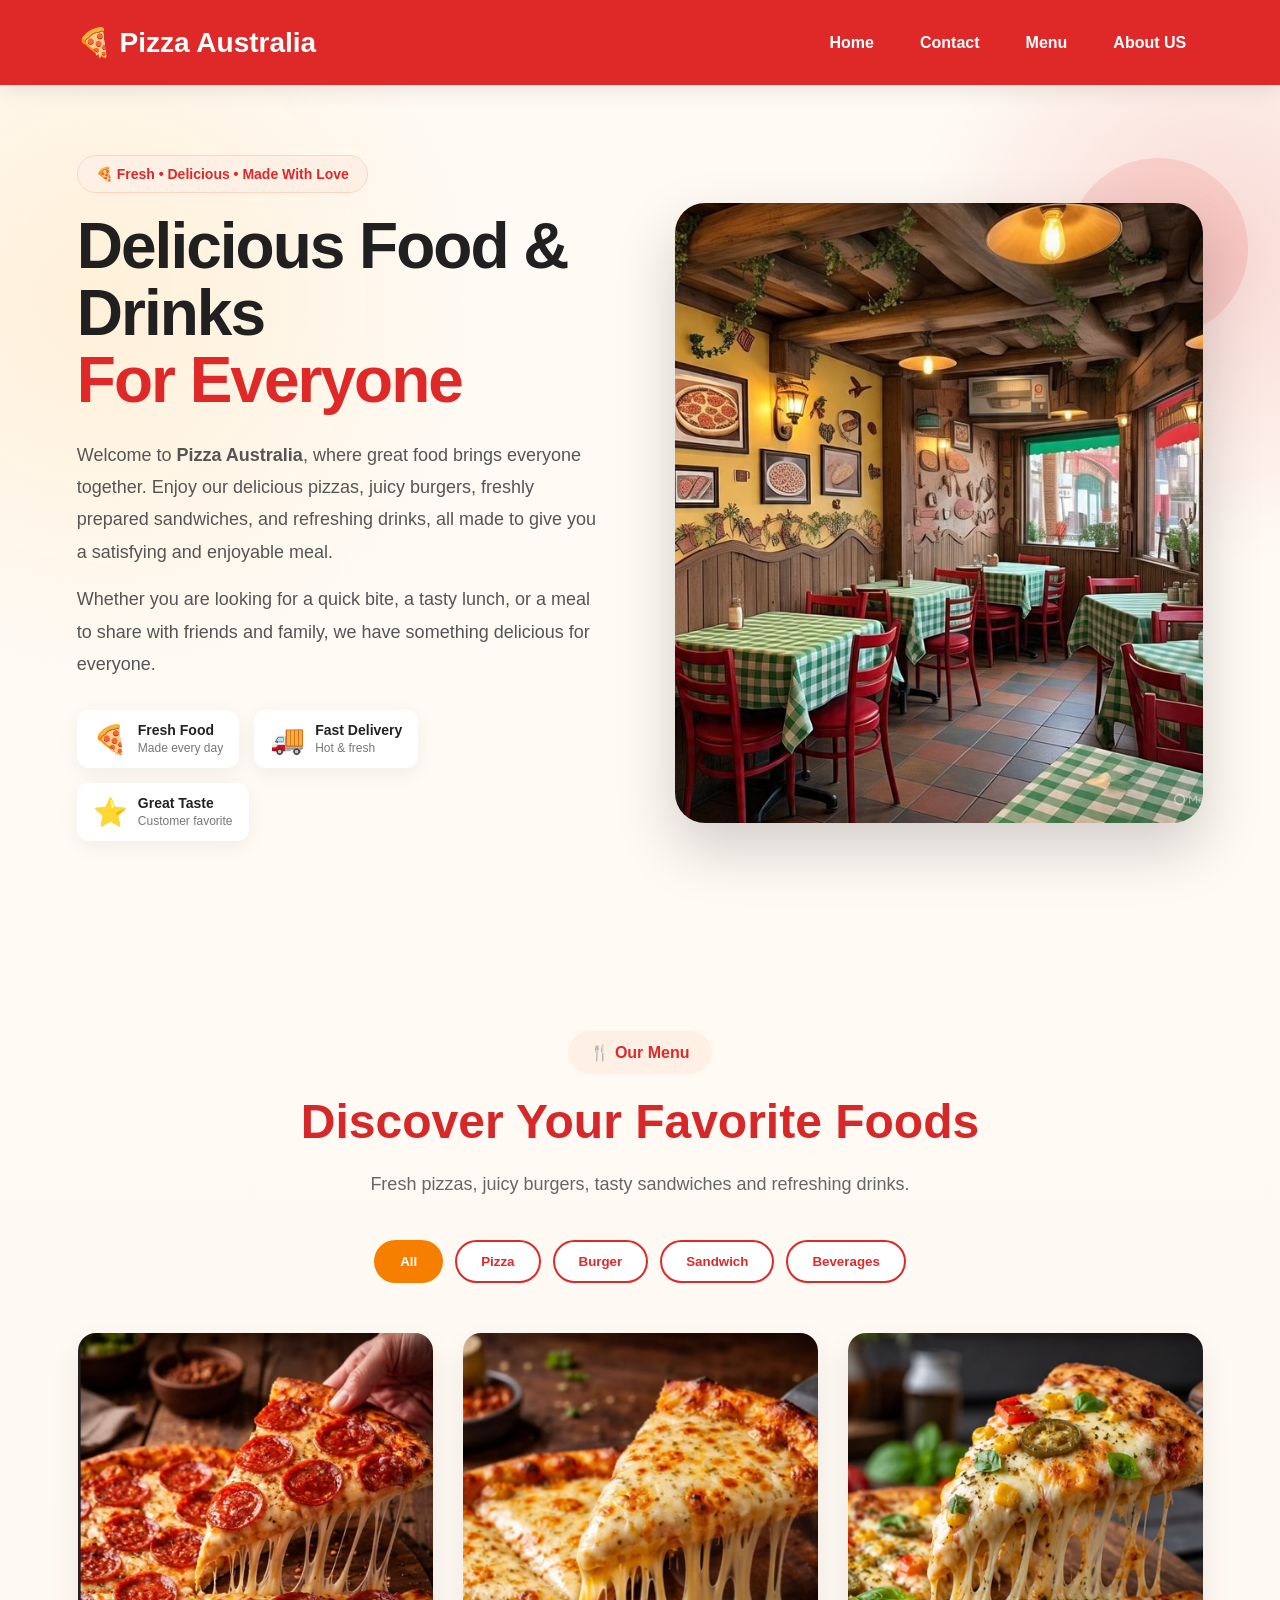
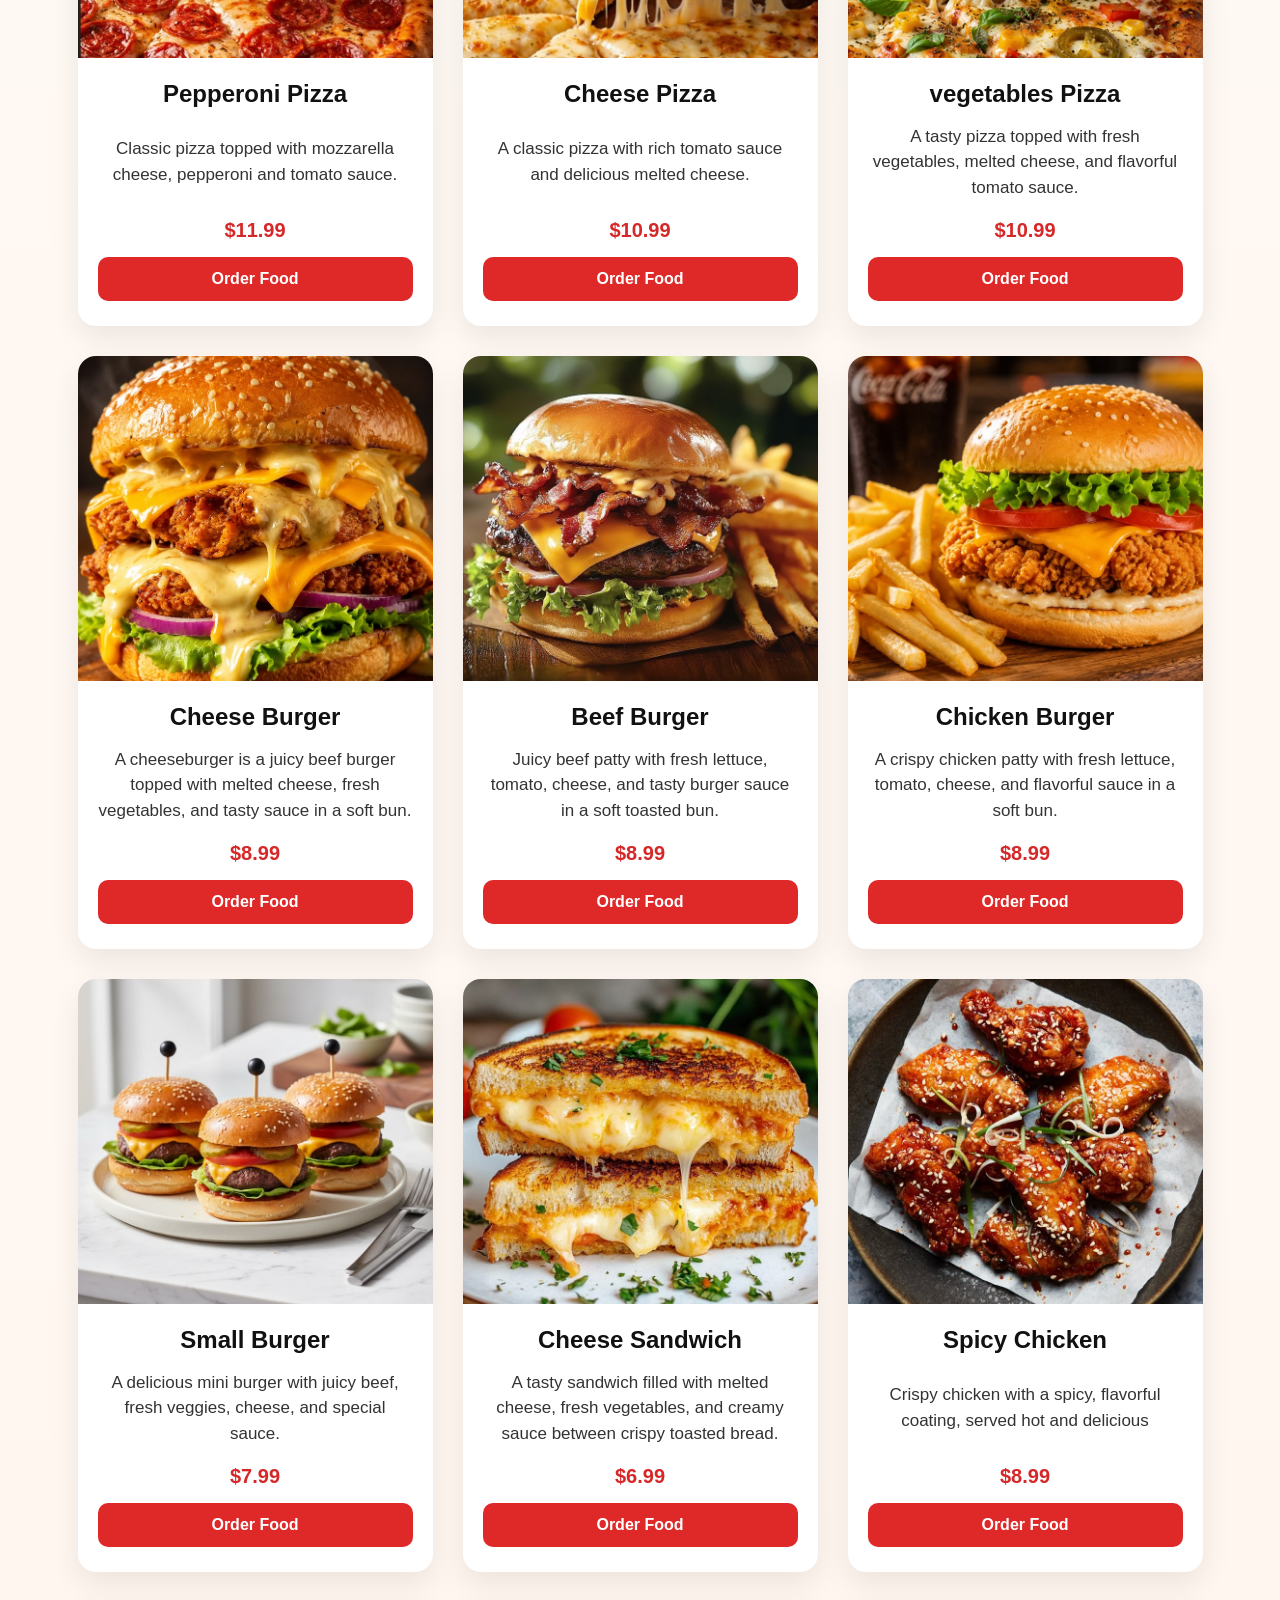
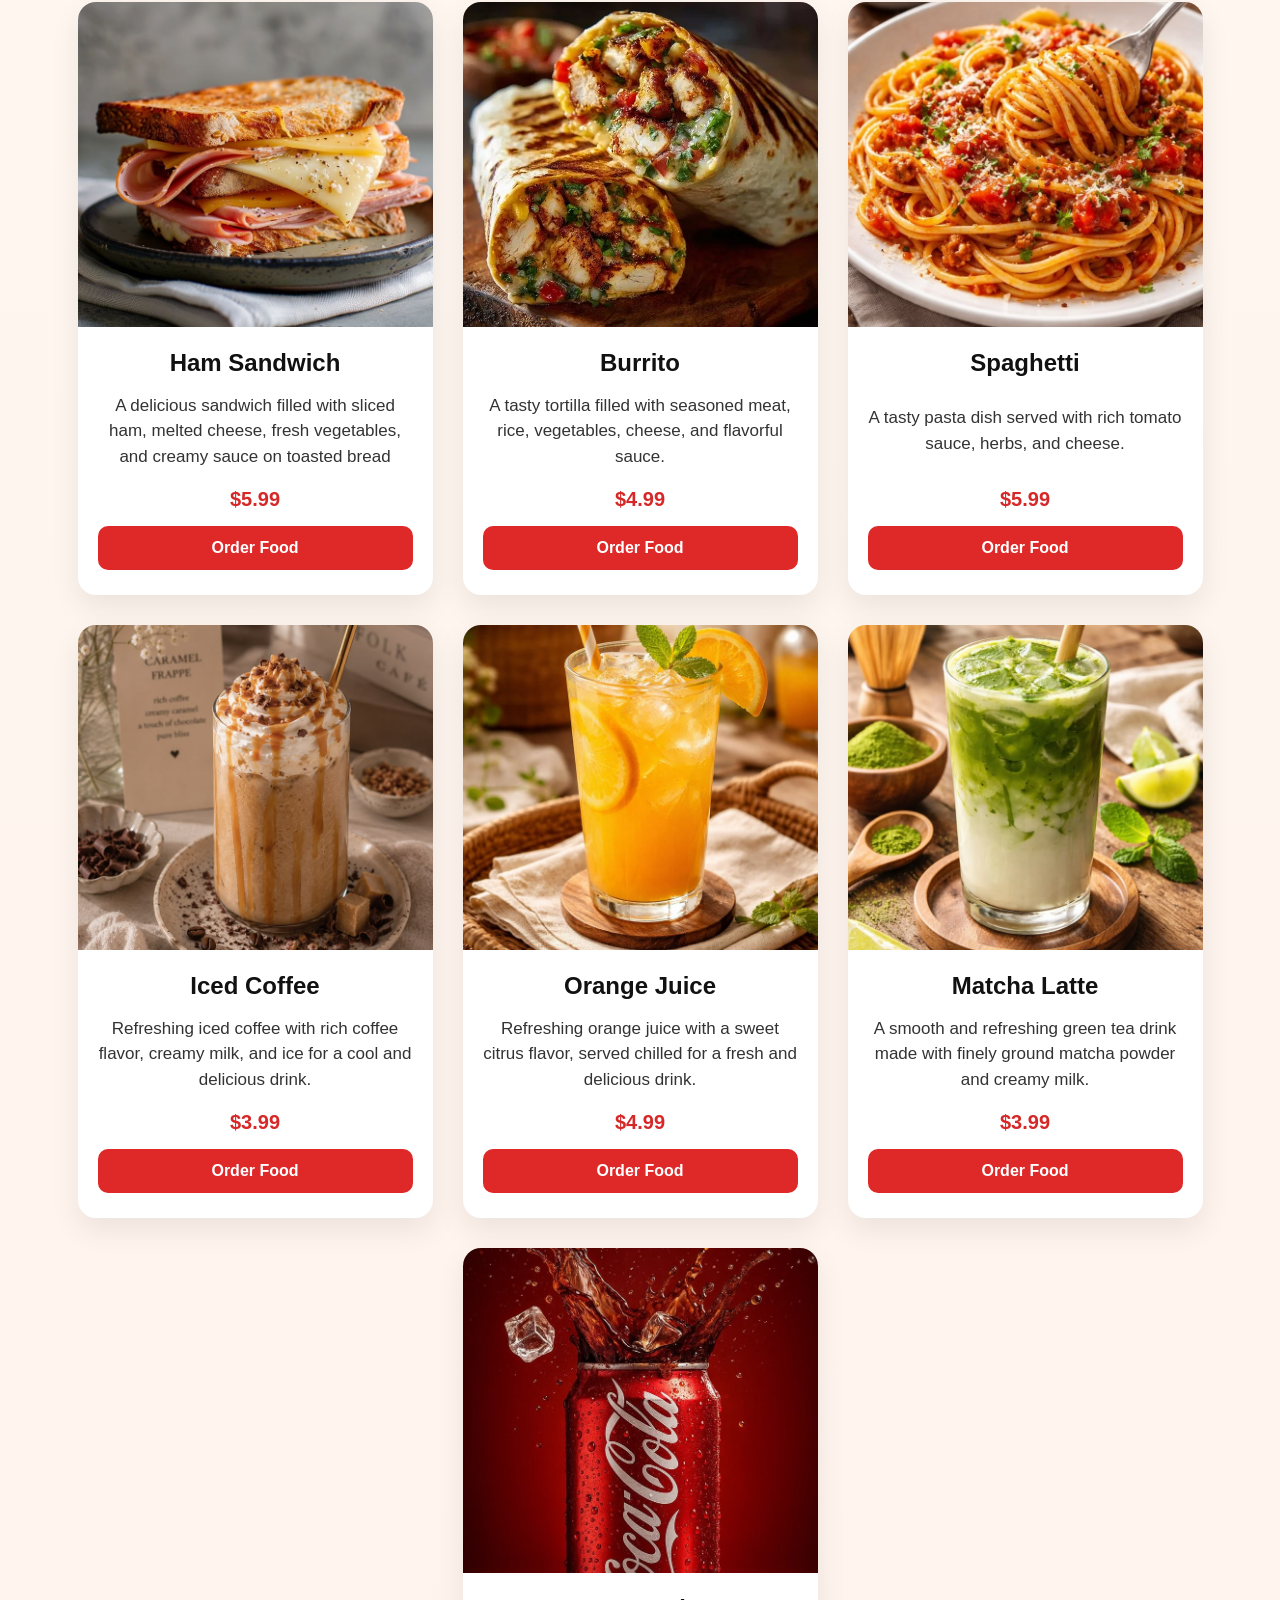
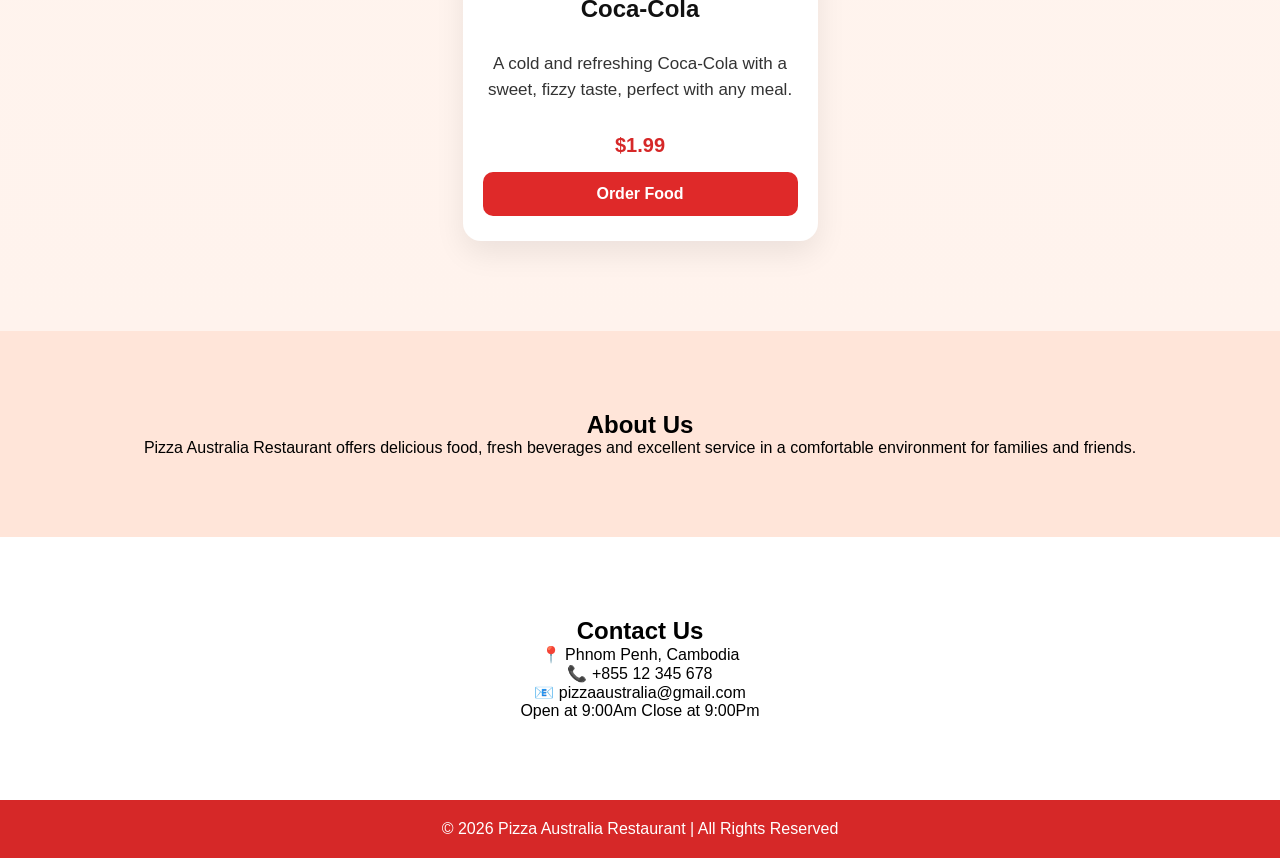
==== index.html @ 538b0514 "Add files via upload" ====
<!DOCTYPE html>
<html lang="en">
<head>
  <meta charset="UTF-8">
  <meta name="viewport" content="width=device-width, initial-scale=1.0">
  <title>Pizza Australia Restaurant</title>
  <style>
    *{
  margin:0;
  padding:0;
  box-sizing:border-box;
  scroll-behavior:smooth;
}

body{
  font-family:Arial,sans-serif;
  background:white;
}

@keyframes fadeUp{
  from{
    opacity:0;
    transform:translateY(40px);
  }

  to{
    opacity:1;
    transform:translateY(0);
  }
}

@keyframes pulse{
  0%{
    transform:scale(1);
  }

  50%{
    transform:scale(1.05);
  }

  100%{
    transform:scale(1);
  }
}
.navbar{
  display:flex;
  justify-content:space-between;
  align-items:center;
  padding:0px 6%;
  background:#df2929;
  position:sticky;
  top:0;
  z-index:1000;
  width: 100%;
  min-height: 85px;
  box-shadow: 0 4px 20px rgba(0, 0, 0,0.10);
}

.logo{
  color:white;
  font-size:28px;
  font-weight:800;
  display: flex;
  align-items: center;
  gap: 10px;
  text-decoration: none;
}
.logo span{
  font-size: 32px;
  transition: transform 0.3s ease;
}
.logo:hover span{
  transform: rotate(-12deg) scale(1.1);
}

.nav-links{
  display:flex;
  align-items: center;
  margin: 0;
  padding: 0;
  gap:12px;
  list-style:none;
}
.nav-links li{
  position: relative;
}

.nav-links a{
  color:white;
  text-decoration:none;
  font-weight:600;
  transition:all 0.3s ease;
  position: relative;
  display: inline-flex;
  align-items: center;
  justify-content: center;
  padding: 12px 17px;
  font-size: 16px;
  border-radius: 10px;
}

.nav-links a:hover{
  background: rgba(255,255,255,0.12);
}
.nav-links a:not(.order-btn)::after {
  content: "";
  position: absolute;
  width: 0;
  height: 3px;
  left: 50%;
  bottom: 4px;
  background: #ffd54f;
  border-radius: 10px;
  transform: translateX(-50%);
  transition: width 0.3s ease;
}
.nav-links a:not(.order-btn):hover::after,
.nav-links a.active:not(.order-btn)::after {
width: 45%;
}
.nav-links .order-btn {
  background: white;
  color: #df2929;
  padding: 12px 22px;
  margin: 0 5px;
  border-radius: 50px;
  font-weight: 700;
  box-shadow: 0 5px 15px rgba(0, 0, 0, 0.12);
}
.nav-links .order-btn:hover {
  color: #222;
  background: #ffd54f;
  transform: translateY(-2px);
  box-shadow: 0 8px 20px rgba(0, 0, 0, 0.17);
}
.nav-links a:active {
  transform: scale(0.95);
}
.contact-btn{
  background:#ffd60a;
  color:#222 !important;
  padding:10px 15px;
  border-radius:25px;
}

/* Hero */

.hero{
  display:flex;
  align-items:center;
  justify-content:space-between;
  gap:50px;
  padding:80px;
}

.hero-text{
  flex:1;
  animation:fadeUp 1s ease;
  font-size: 22px;
}

.hero-text h1{
  font-size:55px;
  color:#d62828;
  margin-bottom:20px;
}

.hero-text p{
  margin-bottom:20px;
  line-height:1.8;
}

.hero-image{
  flex:1;
}

.hero-image img{
  width:100%;
  border-radius:20px;
}

.btn{
  display:inline-block;
  background:#f77f00;
  padding:15px 30px;
  color:white;
  text-decoration:none;
  border-radius:10px;
  animation:pulse 2s infinite;
}

/* Menu */

.menu{

    padding:90px 6%;

    background:
    linear-gradient(
    180deg,
    #fffaf4 0%,
    #fff3ed 100%
    );

}
.menu-header{

    text-align:center;

    max-width:700px;

    margin:0 auto 40px;

}
.menu-badge{

    background:#fff0e6;

    color:#df2929;

    padding:12px 22px;

    border-radius:50px;

    font-size:16px;

    font-weight:700;

    display:inline-block;

    margin-bottom:20px;

}
.menu-header h2{

    font-size:48px;

    color:#202020;

    margin-bottom:15px;

}
.menu-header p{

    color:#666;

    line-height:1.7;

    font-size:18px;

}
.menu h2{
  color:#d62828;
  margin-bottom:20px;
}
.filter-buttons button:hover{

    background:#df2929;

    color:white;

}
.filter-buttons{

    display:flex;

    justify-content:center;

    flex-wrap:wrap;

    gap:12px;

    margin-bottom:50px;

}

.filter-buttons button{

    background:white;

    color:#df2929;

    border:2px solid #df2929;

    padding:12px 24px;

    border-radius:50px;

    font-weight:700;

    transition:.3s;

}


.filter-buttons button.active{

    background:#f77f00;

    border-color:#f77f00;

    color:white;

}
.cards{
  display:flex;
  flex-wrap:wrap;
  justify-content:center;
  gap:30px;
  align-items: stretch;
}

.card{
  width: 355px;
  background:white;
  border-radius:18px;
  overflow:hidden;
  box-shadow:0 12px 30px rgba(0,0,0,0.08);
  transition:0.3s;
  flex-direction: column;
  display: flex;

}

.card:hover{
  transform:translateY(-8px) ;
  box-shadow: 0 12px 25px rgba(0,0,0,0.18);
}

.card img{
  width:100%;
  height:325px;
  object-fit:cover;
  display: block;
}
.card-content{
  display: flex;
  flex-direction: column;
  flex: 1;
  padding: 22px 20px 25px;
  text-align: center;
}

.card h3{
  margin:15px 0;
  font-size: 24px;
  color: #111;
  margin: 0 0 15px;
}
.description{
  color:#333 !important;
  font-size: 17px;
  font-weight: normal !important;
  line-height: 1.5;
  margin: 0 auto 18px !important;
  min-height: 78px;
  display: flex;
  align-items: center;
  justify-content: center;
}
.price{
  color:#d62828 !important ;
  font-size: 20px;
  font-weight: bold !important;
  margin-top: auto !important;
  margin-bottom: 0 !important;
}

.card p{
  margin-bottom:20px;
  color:#d62828;
  font-weight:bold;
}
/* =========================
   WELCOME / HERO SECTION
========================= */

.welcome-section {
    position: relative;
    min-height: 730px;
    display: flex;
    align-items: center;
    padding: 70px 6%;
    overflow: hidden;
    background:
    radial-gradient(circle at 8% 25%, #fff0d8 0, transparent 28%),
    radial-gradient(circle at 95% 20%, #f8d8d4 0, transparent 22%),
    #fffaf4;
}


/* Main layout */
.welcome-content {
    width: 100%;
    max-width: 1500px;
    margin: auto;
    display: grid;
    grid-template-columns: 1fr 1fr;
    align-items: center;
    gap: 70px;
}


/* =========================
   LEFT CONTENT
========================= */

.welcome-text {
    max-width: 680px;
}


/* Small badge */
.welcome-badge {
    display: inline-block;
    background: #fff0e6;
    color: #df2929;
    padding: 10px 18px;
    border-radius: 50px;
    font-size: 14px;
    font-weight: 700;
    margin-bottom: 20px;
    border: 1px solid #ffd5c2;
}


/* Main heading */
.welcome-text h1 {
    margin: 0 0 24px;
    color: #202020;
    font-size: clamp(45px, 5vw, 72px);
    line-height: 1.05;
    font-weight: 800;
    letter-spacing: -2px;
}


/* Red second line */
.welcome-text h1 span {
    display: block;
    color: #df2929;
}


/* Description */
.welcome-text p {
    color: #555;
    font-size: 18px;
    line-height: 1.8;
    margin-bottom: 15px;
}


/* =========================
   FOOD FEATURES
========================= */

.food-features {
    display: flex;
    gap: 15px;
    margin: 30px 0;
    flex-wrap: wrap;
}


.feature {
    display: flex;
    align-items: center;
    gap: 10px;

    background: white;
    padding: 12px 16px;
    border-radius: 12px;

    box-shadow: 0 5px 20px rgba(0, 0, 0, 0.06);

    transition: 0.3s ease;
}


.feature:hover {
    transform: translateY(-5px);
    box-shadow: 0 10px 25px rgba(223, 41, 41, 0.12);
}


.feature > span {
    font-size: 28px;
}


.feature h4 {
    margin: 0;
    font-size: 14px;
    color: #222;
}


.feature small {
    color: #777;
    font-size: 12px;
}


/* =========================
   BUTTONS
========================= */

.welcome-buttons {
    display: flex;
    align-items: center;
    gap: 15px;
    margin-top: 30px;
}


.btn-menu,
.btn-order {
    text-decoration: none;
    padding: 15px 28px;
    border-radius: 50px;
    font-size: 15px;
    font-weight: 700;
    transition: 0.3s ease;
}


/* Red button */
.btn-menu {
    background: #df2929;
    color: white;
    box-shadow: 0 8px 20px rgba(223, 41, 41, 0.25);
}


.btn-menu span {
    margin-left: 8px;
    transition: 0.3s;
}


.btn-menu:hover {
    background: #bd1e1e;
    transform: translateY(-3px);
    box-shadow: 0 12px 25px rgba(223, 41, 41, 0.35);
}


.btn-menu:hover span {
    margin-left: 13px;
}


/* White button */
.btn-order {
    color: #df2929;
    background: white;
    border: 2px solid #df2929;
}


.btn-order:hover {
    background: #df2929;
    color: white;
    transform: translateY(-3px);
}


/* =========================
   RIGHT IMAGE
========================= */

.welcome-image {
    position: relative;
}


.welcome-image img {
    width: 100%;
    height: 620px;
    object-fit: cover;

    border-radius: 30px;

    display: block;

    box-shadow:
        0 25px 60px rgba(0, 0, 0, 0.18);

    transition:
        transform 0.5s ease,
        box-shadow 0.5s ease;
}


.welcome-image:hover img {
    transform: scale(1.015);

    box-shadow:
        0 30px 70px rgba(0, 0, 0, 0.23);
}


/* Decorative red shape */
.welcome-image::before {
    content: "";
    position: absolute;

    width: 180px;
    height: 180px;

    background: #df2929;

    border-radius: 50%;

    right: -45px;
    top: -45px;

    z-index: 0;

    opacity: 0.12;
}


.welcome-image img {
    position: relative;
    z-index: 1;
}


/* Floating badge */
.image-badge {
    position: absolute;
    z-index: 2;

    left: -35px;
    bottom: 35px;

    background: white;

    padding: 14px 20px;

    border-radius: 15px;

    display: flex;
    align-items: center;
    gap: 10px;

    box-shadow:
        0 10px 30px rgba(0, 0, 0, 0.15);
}


.image-badge > span {
    font-size: 28px;
}


.image-badge strong {
    display: block;
    color: #222;
    font-size: 14px;
}


.image-badge small {
    color: #777;
}


/* =========================
   ANIMATION
========================= */

.welcome-text {
    animation: slideFromLeft 0.8s ease;
}


.welcome-image {
    animation: slideFromRight 0.8s ease;
}


@keyframes slideFromLeft {

    from {
        opacity: 0;
        transform: translateX(-40px);
    }

    to {
        opacity: 1;
        transform: translateX(0);
    }
}


@keyframes slideFromRight {

    from {
        opacity: 0;
        transform: translateX(40px);
    }

    to {
        opacity: 1;
        transform: translateX(0);
    }
}


/* =========================
   TABLET
========================= */

@media (max-width: 1000px) {

    .welcome-section {
        padding: 50px 5%;
    }

    .welcome-content {
        grid-template-columns: 1fr;
        gap: 45px;
    }

    .welcome-text {
        max-width: 800px;
    }

    .welcome-text h1 {
        font-size: 55px;
    }

    .welcome-image img {
        height: 500px;
    }

    .image-badge {
        left: 20px;
    }
}


/* =========================
   MOBILE
========================= */

@media (max-width: 600px) {

    .welcome-section {
        padding: 38px 6% 35px;
        min-height: calc(100vh - 100px);
        background: 
          radial-gradient(circle at 8% 25%, #fff0d8 0, transparent 28%),
          radial-gradient(circle at 95% 20%,) #f8d8d4 0, transparent 22%,
          #fffaf4;
        overflow: hidden;
  
    }

    .welcome-content {
      width: 100%;
      max-width: 1500px;
      margin: 0 auto;
      display: grid;
      grid-template-columns: 1fr 0.95fr;
      align-items: center;  
      gap: 65px;
    }

    .welcome-badge {
        font-size: 12px;
        display: inline-block;
        margin-bottom: 28px;
        padding: 9px 20px;
        background: #fff7f2;
        color: #df2929;
        border: 1px solid #ffc8b7;
        border-radius: 50px;
        font-size: 14px;
        font-weight: 700;
    }

    .welcome-text h1 {
        margin: 0 0 25px;
        color: #1d1d1d;
        font-size: clamp(50px, 5vw, 72px);
        line-height: 1.05;
        font-weight: 800;
        letter-spacing: -2px;
    }
    .welcome-text h1 span {
    display: block;
    color: #e52a2a;
    margin-top: 5px;
    }
    .welcome-text p {
        max-width: 700px;
        margin: 0 0 16px;
        color: #4d4d4d;
        font-size: 17px;
        line-height: 1.8;
    }

    .food-features {
        display: flex;
        align-items: center;
        gap: 15px;
        margin-top: 30px;
    }
    .feature {
      min-width: 175px;
      display: flex;
      align-items: center;
      gap: 12px;
      padding: 12px 17px;
      background: #ffffff;
      border-radius: 13px;
      box-shadow:
      0 8px 25px rgba(0, 0, 0, 0.05);
      transition: 0.3s ease;
    }
    .feature:hover {
      transform: translateY(-5px);
      box-shadow:
      0 12px 30px rgba(223, 41, 41, 0.12);
    }
    .welcome-buttons {
        flex-direction: column;
        align-items: stretch;
    }

    .btn-menu,
    .btn-order {
        text-align: center;
    }

    .welcome-image img {
        height: 370px;
        border-radius: 20px;
    }

    .image-badge {
        left: 15px;
        right: 15px;
        bottom: 15px;
    }
}

/* Order */



.order h2{
  color:#d62828;
  margin-bottom:20px;
}



#orderForm input,
#orderForm select{
  padding:12px;
  border:1px solid #ccc;
  border-radius:8px;
}

#orderForm button{
  padding:15px;
  background:#d62828;
  color:white;
  border:none;
  border-radius:8px;
  cursor:pointer;
}
/* About */
.about{
  padding:80px;
  text-align:center;
  background:#ffe5d9;
}

/* Contact */

.contact{
  padding:80px;
  text-align:center;
}

/* Footer */

footer{
  background:#d62828;
  color:white;
  text-align:center;
  padding:20px;
}
.card-order-btn {
    margin-top: 15px;
    width: 100%;
    padding: 13px 18px;

    border: none;
    border-radius: 10px;

    background: #df2929;
    color: white;

    font-size: 16px;
    font-weight: 700;

    cursor: pointer;
    transition: 0.3s ease;
}

.card-order-btn:hover {
    background: #b91f1f;
    transform: translateY(-2px);
}



.card-order-btn:active{
    transform:scale(0.97);
}

/* Responsive */

@media (max-width: 600px) {

    .welcome-section {
        padding: 35px 20px;
        min-height: auto;
    }

    .welcome-content {
        grid-template-columns: 1fr;
        gap: 35px;
    }

    .welcome-text h1 {
        font-size: 42px;
        line-height: 1.08;
        letter-spacing: -1px;
    }

    .welcome-text p {
        font-size: 16px;
        line-height: 1.7;
    }

    .food-features {
        flex-direction: column;
        align-items: stretch;
    }

    .feature {
        width: 100%;
        min-width: 0;
    }

    .welcome-image img {
        height: 370px;
        border-radius: 20px;
    }
}


  </style>
</head>
<body>

  <!-- Navbar -->
<nav class="navbar">
  <div class="logo">🍕 Pizza Australia</div>
      <ul class="nav-links">
        <li>
          <a href="#home">Home</a>
        </li>
        <li>
          <a href="#contact">Contact</a>
        </li>
        <li>
          <a href="#menu">Menu</a>
        </li>
        <li>
          <a href="#about">About US</a>
        </li>
      </ul>
</nav>

<section class="welcome-section" id="home">

    <div class="welcome-content">

        <div class="welcome-text">

            <span class="welcome-badge">🍕 Fresh • Delicious • Made With Love</span>

            <h1>
                Delicious Food & Drinks
                <span>For Everyone</span>
            </h1>

            <p>
                Welcome to <strong>Pizza Australia</strong>, where great food
                brings everyone together. Enjoy our delicious pizzas, juicy
                burgers, freshly prepared sandwiches, and refreshing drinks,
                all made to give you a satisfying and enjoyable meal.
            </p>

            <p>
                Whether you are looking for a quick bite, a tasty lunch,
                or a meal to share with friends and family, we have
                something delicious for everyone.
            </p>

            <!-- Small features -->
            <div class="food-features">

                <div class="feature">
                    <span>🍕</span>
                    <div>
                        <h4>Fresh Food</h4>
                        <small>Made every day</small>
                    </div>
                </div>

                <div class="feature">
                    <span>🚚</span>
                    <div>
                        <h4>Fast Delivery</h4>
                        <small>Hot & fresh</small>
                    </div>
                </div>

                <div class="feature">
                    <span>⭐</span>
                    <div>
                        <h4>Great Taste</h4>
                        <small>Customer favorite</small>
                    </div>
                </div>

            </div>

            
        </div>


        <!-- Restaurant image -->
        <div class="welcome-image">

            <img src="images/1.jpg">


        </div>

    </div>

</section>

  <!-- Menu -->
  <section class="menu" id="menu">

    <div class="menu-header">

    <span class="menu-badge">
        🍴 Our Menu
    </span>

    <h2>
        Discover Your
        Favorite Foods
    </h2>

    <p>
        Fresh pizzas, juicy burgers,
        tasty sandwiches and refreshing drinks.
    </p>

</div>

    <div class="filter-buttons">
      <button class="active" onclick="filterMenu('all',this)">All</button>
      <button onclick="filterMenu('pizza',this)">Pizza</button>
      <button onclick="filterMenu('burger',this)">Burger</button>
      <button onclick="filterMenu('sandwich',this)">Sandwich</button>
      <button onclick="filterMenu('drink',this)">Beverages</button>
    </div>

    <div class="cards">

      <div class="card pizza">
        <img src="images/peperroni.png">
        <div class="card-content">
          <h3>Pepperoni Pizza</h3>
          <p class="description">
          Classic pizza topped with mozzarella cheese,
          pepperoni and tomato sauce.
          </p>
          <p class="price">$11.99</p>
          <button class="card-order-btn"
            onclick="orderFood(1)">Order Food
          </button>
        </div>
      </div>

      <div class="card pizza">
        <img src="images/chees p.png">
        <div class="card-content">
          <h3>Cheese Pizza</h3>
          <p class="description">
            A classic pizza with rich tomato sauce and delicious melted cheese.</p>
          <p class="price">$10.99</p>
          <button class="card-order-btn"
            onclick="orderFood(2)">Order Food
          </button>
        </div>
      </div>
      <div class="card pizza">
        <img src="images/vegan.png">
        <div class="card-content">
          <h3>vegetables Pizza</h3>
          <p class="description">
            A tasty pizza topped with fresh vegetables, melted cheese, and flavorful tomato sauce.
          </p>
          <p class="price">$10.99</p>
          <button class="card-order-btn"
            onclick="orderFood(3)">Order Food
          </button>
        </div>
      </div>
      <div class="card burger">
        <img src="images/chees bu.jpg">
        <div class="card-content">
          <h3>Cheese Burger</h3>
          <p class="description">
            A cheeseburger is a juicy beef burger topped with melted cheese, fresh vegetables, and tasty sauce in a soft bun.
          </p>
          <p class="price">$8.99</p>
          <button class="card-order-btn"
            onclick="orderFood(4)">Order Food
          </button>
        </div>
      </div>
      <div class="card burger">
        <img src="images/beef bur.jpg">
        <div class="card-content">
          <h3>Beef Burger</h3>
          <p class="description">
            Juicy beef patty with fresh lettuce, tomato, cheese, and tasty burger sauce in a soft toasted bun. 
          </p>
          <p class="price">$8.99</p>
          <button class="card-order-btn"
            onclick="orderFood(5)">Order Food
          </button>
        </div>
      </div>
      <div class="card burger">
        <img src="images/chicken bur.jpg">
        <div class="card-content">
          <h3>Chicken Burger</h3>
          <p class="description">
            A crispy chicken patty with fresh lettuce, tomato, cheese, and flavorful sauce in a soft bun.
          </p>
          <p class="price">$8.99</p>
          <button class="card-order-btn"
            onclick="orderFood(6)">Order Food
          </button>
        </div>
      </div>

      <div class="card burger">
        <img src="images/small.jpg">
        <div class="card-content">
          <h3>Small Burger</h3>
          <p class="description">
          A delicious mini burger with juicy beef, fresh veggies, cheese, and special sauce.
          </p>
          <p class="price">$7.99</p>
          <button class="card-order-btn"
            onclick="orderFood(7)">Order Food
          </button>
        </div>
      </div>
      <div class="card sandwich">
        <img src="images/cheese sand.jpg">
        <div class="card-content">
          <h3>Cheese Sandwich</h3>
          <p class="description">
            A tasty sandwich filled with melted cheese, fresh vegetables, and creamy sauce between crispy toasted bread.
          </p>
          <p class="price">$6.99</p>
          <button class="card-order-btn"
            onclick="orderFood(9)">Order Food
          </button>
        </div>
      </div>
      <div class="card sandwich">
        <img src="images/spicy.jpg">
        <div class="card-content">
          <h3>Spicy Chicken</h3>
          <p class="description">
            Crispy chicken with a spicy, flavorful coating, served hot and delicious
          </p>
          <p class="price">$8.99</p>
          <button class="card-order-btn"
            onclick="orderFood(12)">Order Food
          </button>
        </div>
      </div>

      <div class="card sandwich">
        <img src="images/ham sand.jpg">
        <div class="card-content">
          <h3>Ham Sandwich</h3>
          <p class="description">
            A delicious sandwich filled with sliced ham, melted cheese, fresh vegetables, and creamy sauce on toasted bread
          </p>
          <p class="price">$5.99</p>
          <button class="card-order-btn"
            onclick="orderFood(8)">Order Food
          </button>
        </div>
      </div>
      <div class="card sandwich">
        <img src="images/borito.jpg">
        <div class="card-content">
          <h3>Burrito</h3>
          <p class="description">
            A tasty tortilla filled with seasoned meat, rice, vegetables, cheese, and flavorful sauce.
          </p>
          <p class="price">$4.99</p>
          <button class="card-order-btn"
            onclick="orderFood(11)">Order Food
          </button>
        </div>
      </div>
      <div class="card sandwich">
        <img src="images/spa.jpg">
        <div class="card-content">
          <h3>Spaghetti</h3>
          <p class="description">
            A tasty pasta dish served with rich tomato sauce, herbs, and cheese.
          </p>
          <p class="price">$5.99</p>
          <button class="card-order-btn"
            onclick="orderFood(10)">Order Food
          </button>
        </div>
      </div>
      <div class="card drink">
        <img src="images/ice coffee.jpg" >
        <div class="card-content">
          <h3>Iced Coffee</h3>
          <p class="description">
            Refreshing iced coffee with rich coffee flavor, creamy milk, and ice for a cool and delicious drink.
          </p>
          <p class="price">$3.99</p>
          <button class="card-order-btn"
            onclick="orderFood(15)">Order Food
          </button>
        </div>
      </div>

      <div class="card drink">
        <img src="images/orange.jpg">
        <div class="card-content">
          <h3>Orange Juice</h3>
          <p class="description">
            Refreshing orange juice with a sweet citrus flavor, served chilled for a fresh and delicious drink.
          </p>
          <p class="price">$4.99</p>
          <button class="card-order-btn"
            onclick="orderFood(14)">Order Food
          </button>
        </div>
      </div>
      <div class="card drink">
        <img src="images/Macha.jpg">
        <div class="card-content">
          <h3>Matcha Latte</h3>
          <p class="description">
            A smooth and refreshing green tea drink made with finely ground matcha powder and creamy milk.</p> 
          <p class="price">$3.99</p>
          <button class="card-order-btn"
            onclick="orderFood(16)">Order Food
          </button>
        </div>
      </div>
      <div class="card drink">
        <img src="images/coca.jpg">
        <div class="card-content">
          <h3>Coca-Cola</h3>
          <p class="description">
            A cold and refreshing Coca-Cola with a sweet, fizzy taste, perfect with any meal.
          </p>
          <p class="price">$1.99</p>
          <button class="card-order-btn"
            onclick="orderFood(13)">Order Food
          </button>
        </div>
      </div>
    </div>

  </section>
  <!-- About -->
  <section class="about" id="about">
    <h2>About Us</h2>

    <p>
      Pizza Australia Restaurant offers delicious food,
      fresh beverages and excellent service in a comfortable
      environment for families and friends.
    </p>
  </section>

  <!-- Contact -->

  <section class="contact" id="contact">

    <h2>Contact Us</h2>

    <p>📍 Phnom Penh, Cambodia</p>
    <p>📞 +855 12 345 678</p>
    <p>📧 pizzaaustralia@gmail.com</p>
    <p>Open at 9:00Am Close at 9:00Pm</p>
    

  </section>

  <footer>
    <p>© 2026 Pizza Australia Restaurant | All Rights Reserved</p>
  </footer>

<script>
function filterMenu(category, button){

    const cards =
    document.querySelectorAll(".card");

    const buttons =
    document.querySelectorAll(
        ".filter-buttons button"
    );

    buttons.forEach(btn=>{
        btn.classList.remove("active");
    });

    button.classList.add("active");

    cards.forEach(card=>{

        if(category === "all"){
            card.style.display = "block";
        }
        else if(card.classList.contains(category)){
            card.style.display = "block";
        }
        else{
            card.style.display = "none";
        }

    });
}
function orderFood(id){

    localStorage.setItem("productId", id);

    window.location.href =
    "pages/food-detail.html";
}
</script>
</body>
</html>
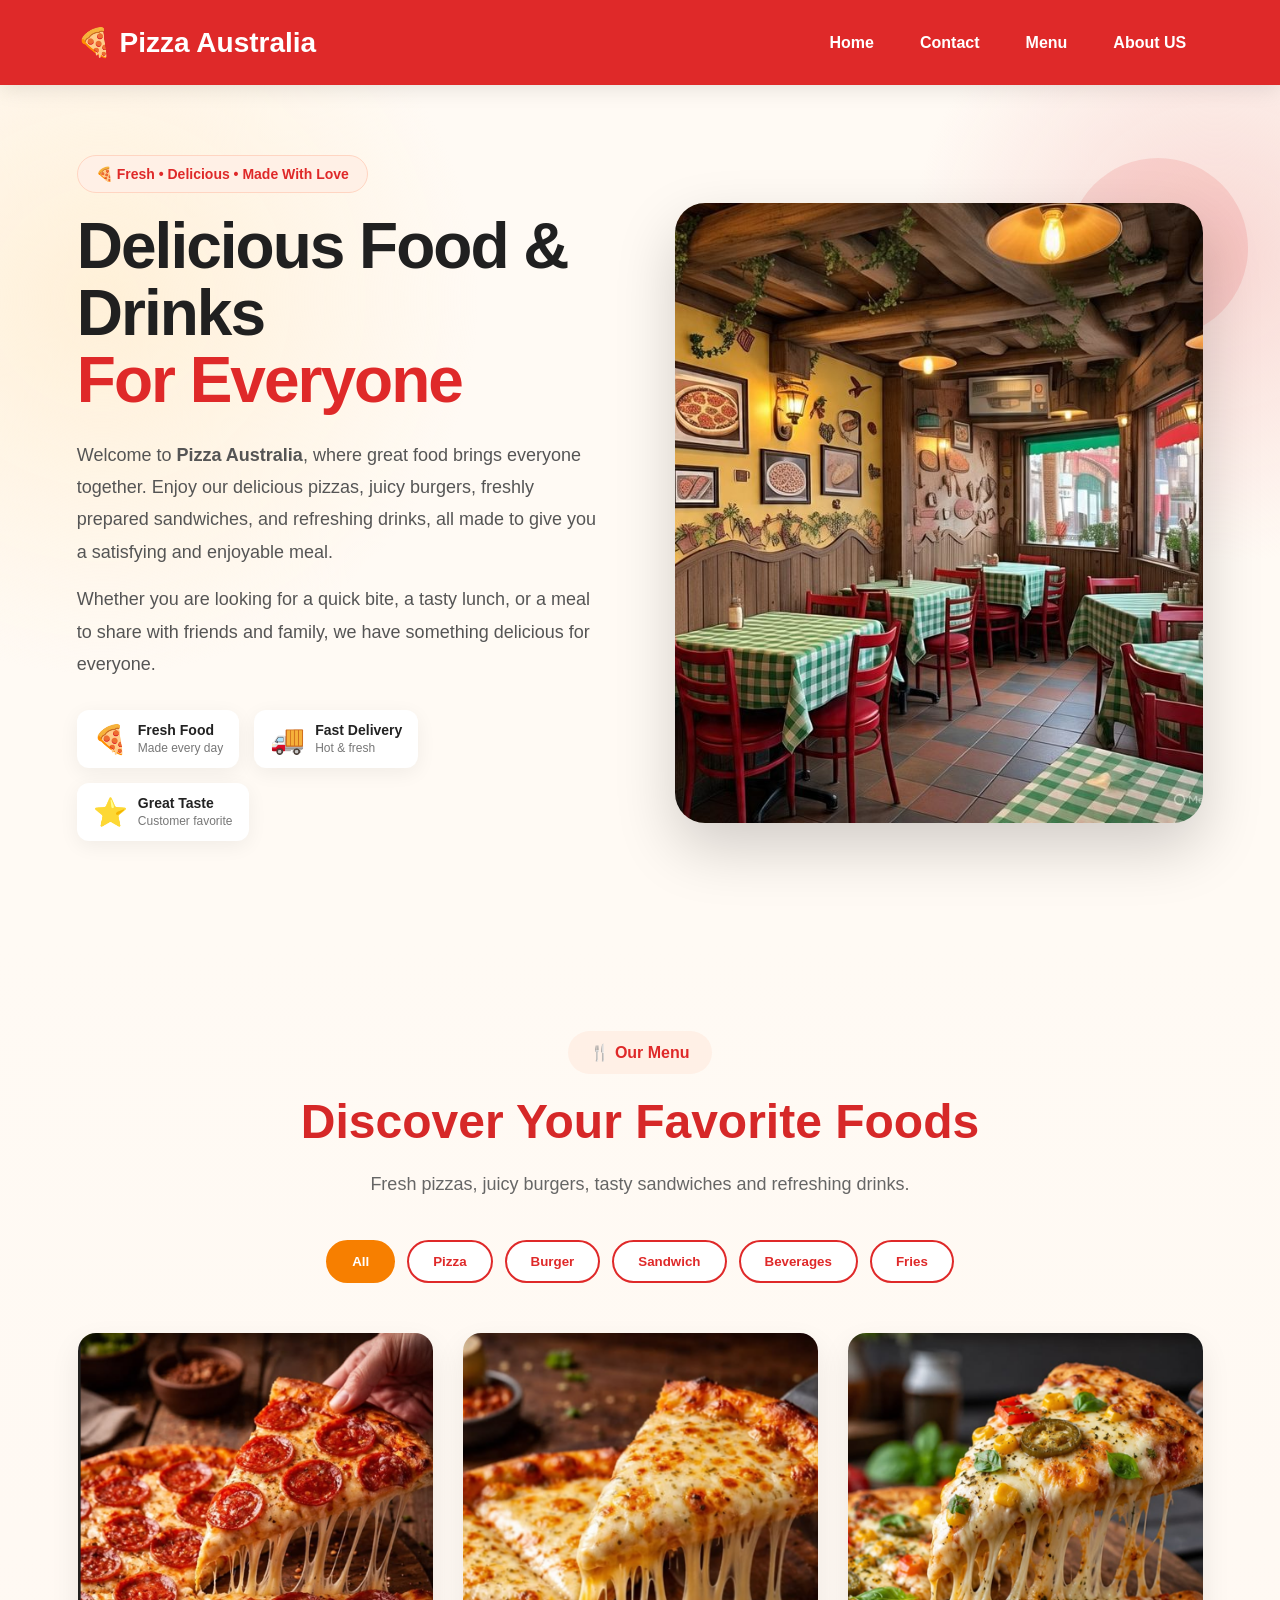
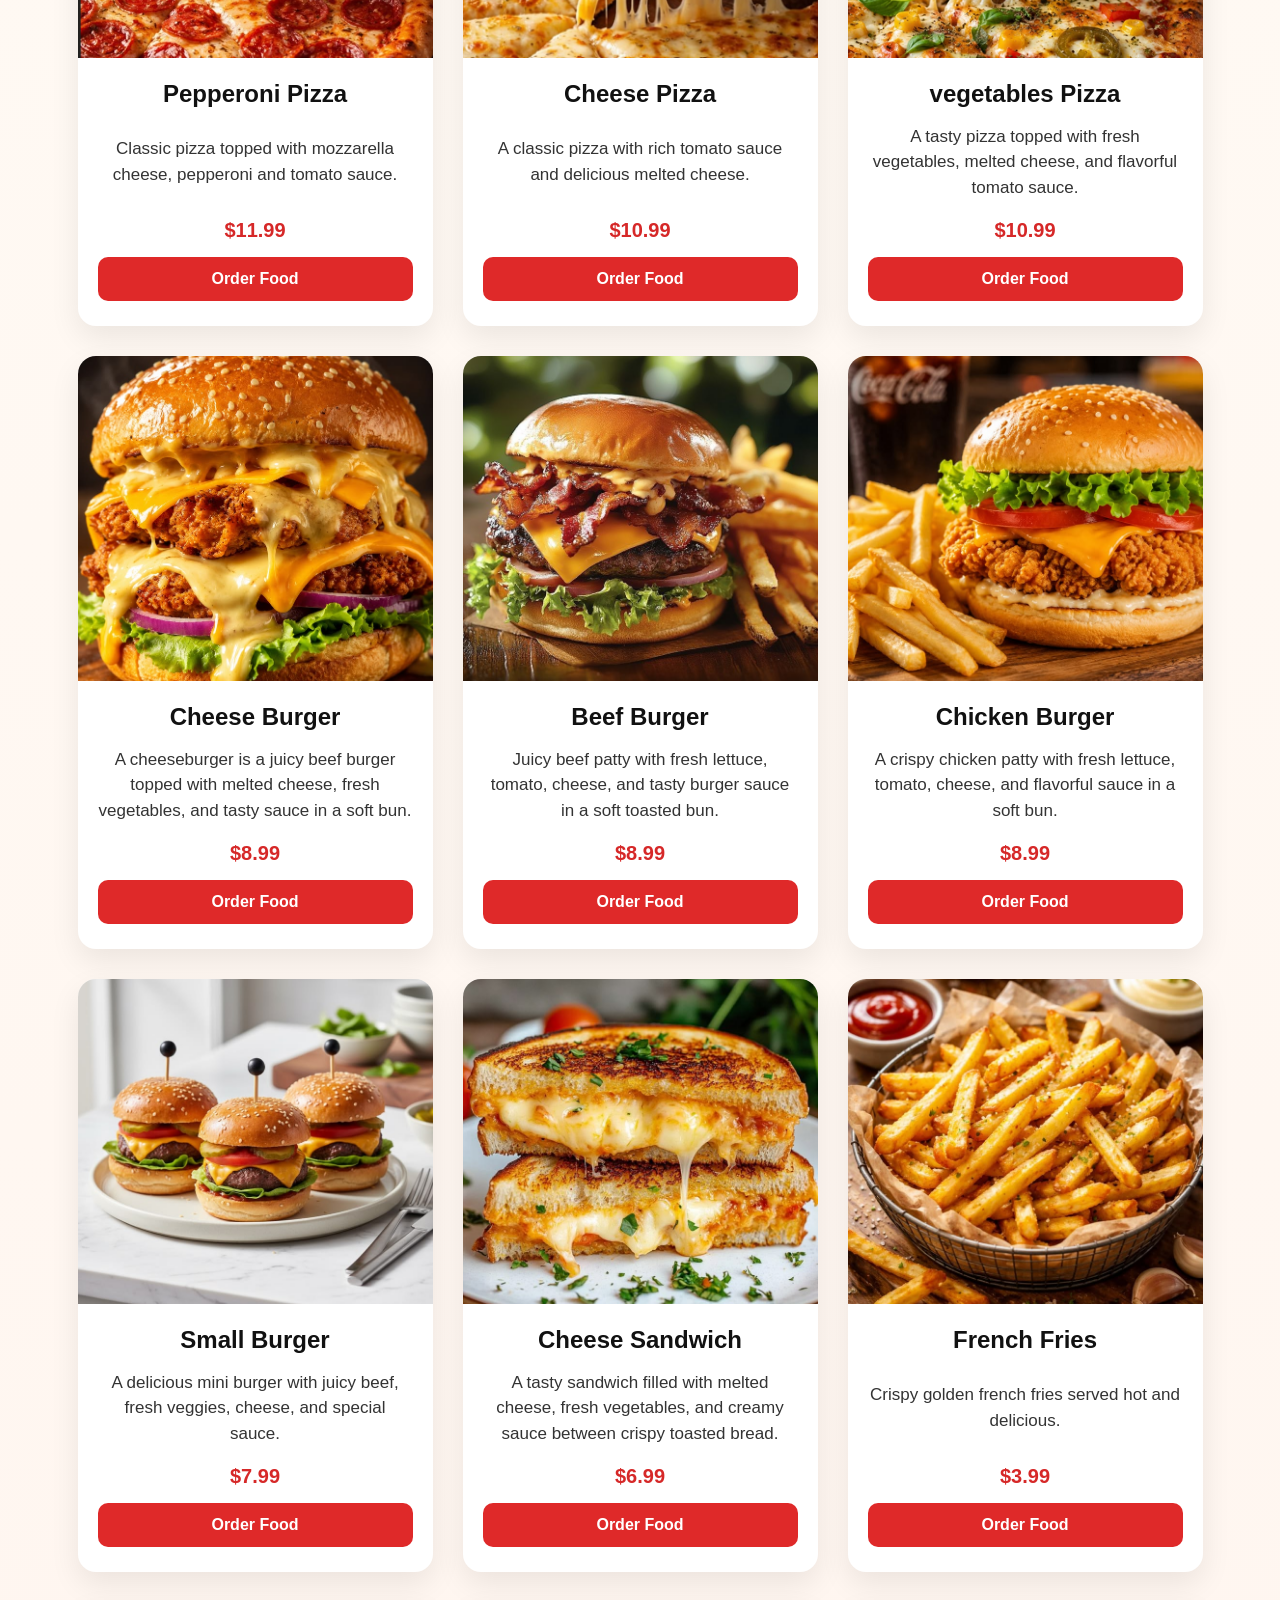
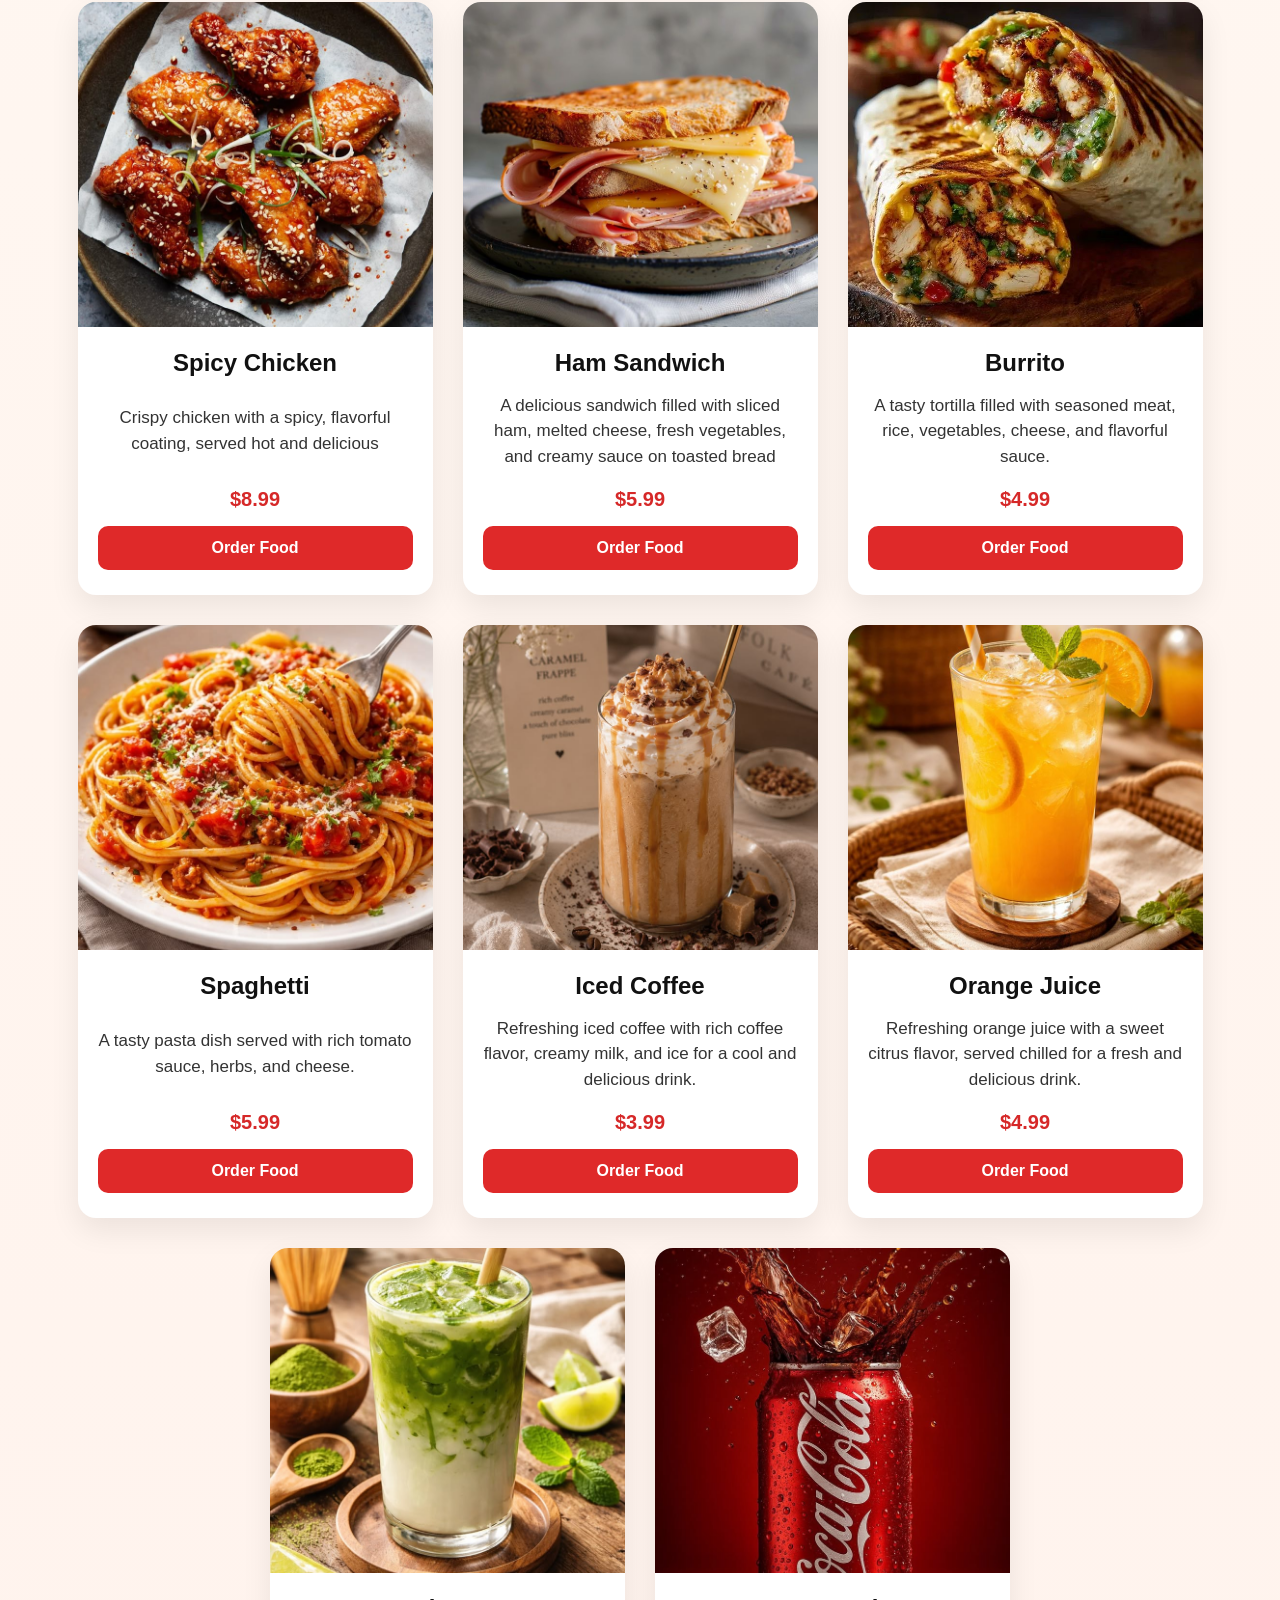
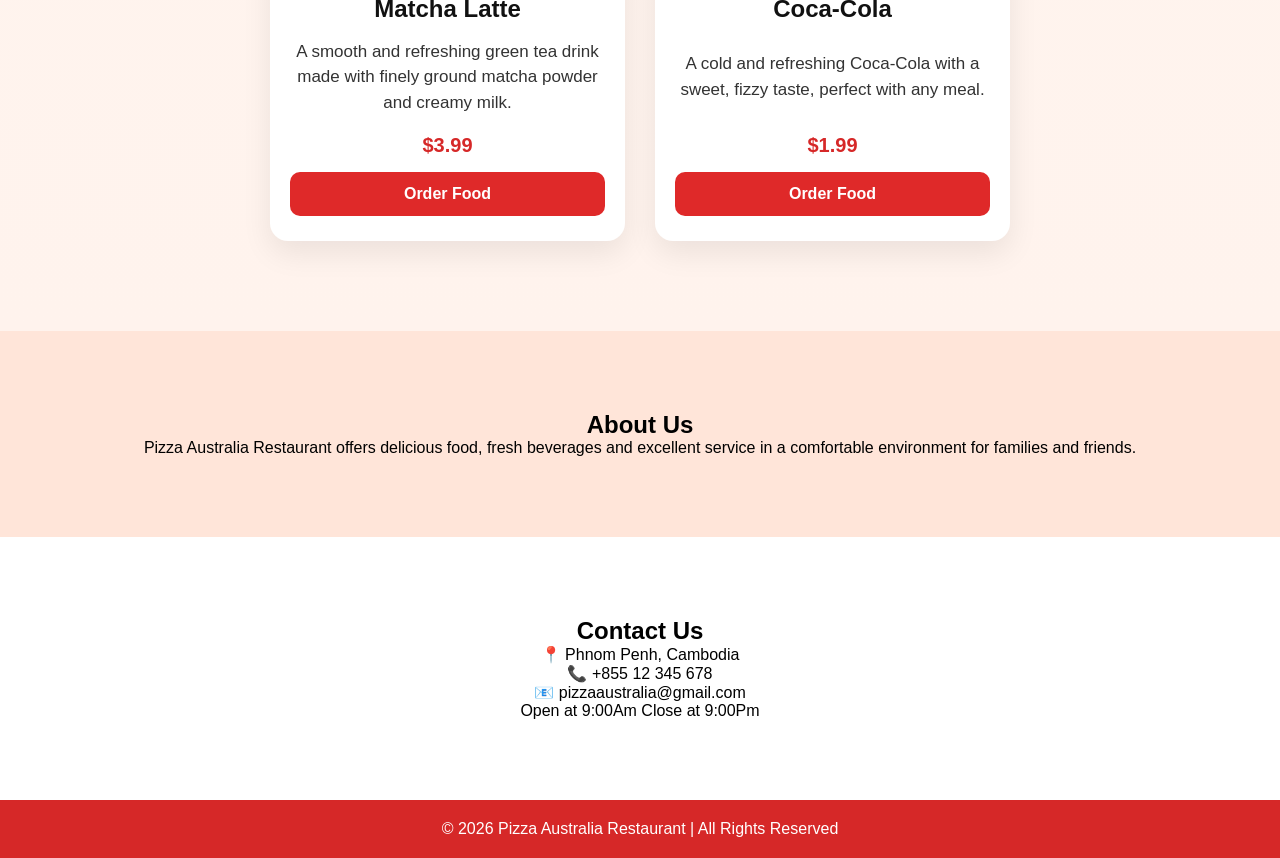
==== commit 32b76aa8: "Update fmt.Println message from 'Hello' to 'Goodbye'" ====
--- a/index.html
+++ b/index.html
@@ -1089,8 +1089,8 @@
       <button onclick="filterMenu('burger',this)">Burger</button>
       <button onclick="filterMenu('sandwich',this)">Sandwich</button>
       <button onclick="filterMenu('drink',this)">Beverages</button>
+      <button onclick="filterMenu('fries',this)">Fries</button>
     </div>
-
     <div class="cards">
 
       <div class="card pizza">
@@ -1199,7 +1199,22 @@
           </button>
         </div>
       </div>
-      <div class="card sandwich">
+      <div class="card fries">
+        <img src="images/fre.jpg">
+        <div class="card-content">
+            <h3>French Fries</h3>
+            <p class="description">
+                Crispy golden french fries served hot and delicious.
+            </p>
+            <p class="price">$3.99</p>
+            <button
+                class="card-order-btn"
+                onclick="orderFood(17)">
+                Order Food
+            </button>
+        </div>
+    </div>
+      <div class="card fries">
         <img src="images/spicy.jpg">
         <div class="card-content">
           <h3>Spicy Chicken</h3>
@@ -1376,4 +1391,4 @@
 }
 </script>
 </body>
-</html>+</html>
